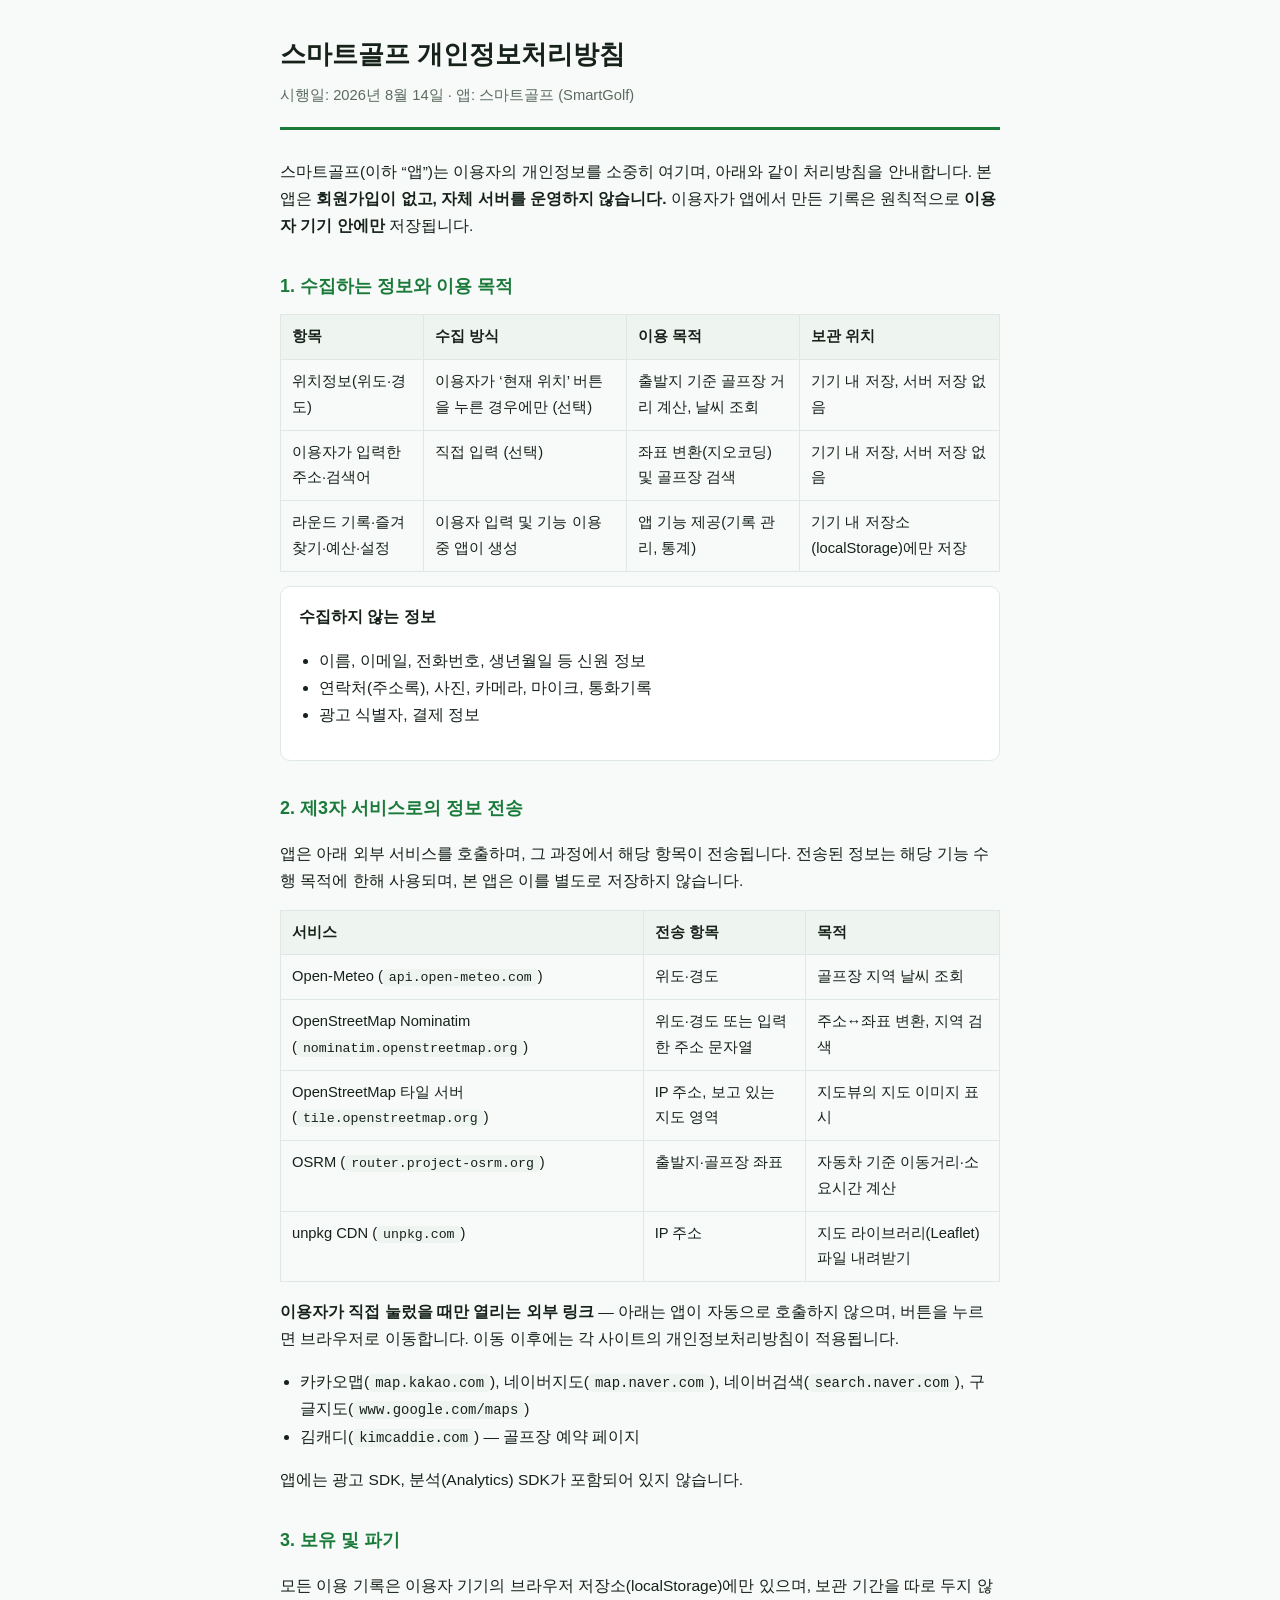
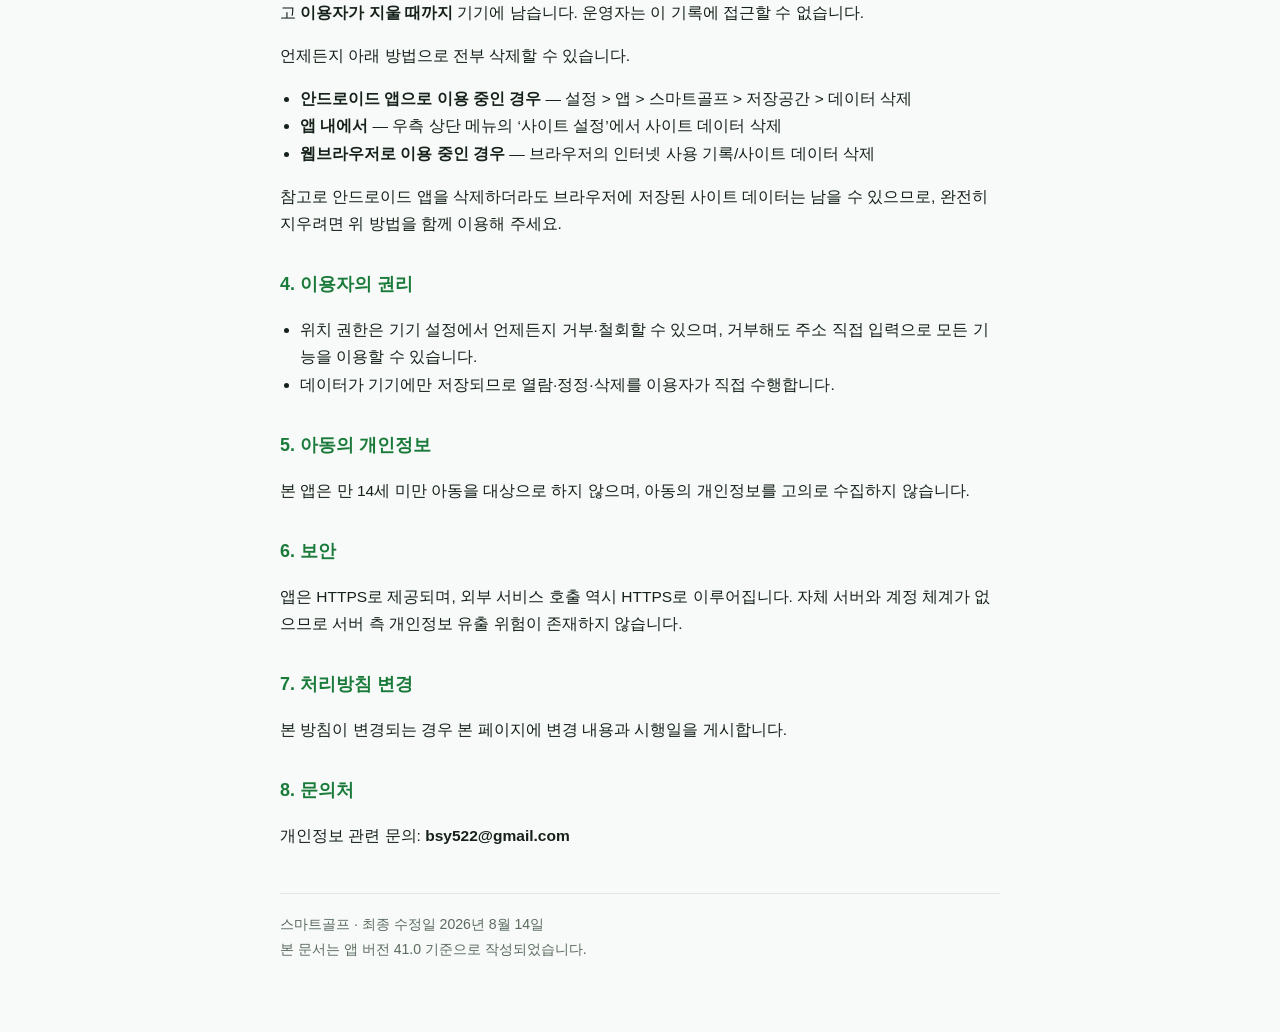
==== privacy.html @ 5b0f00ad "docs: 개인정보처리방침 페이지 추가 (스토어 제출 필수 공개 URL) Google Play 스토어 등록에 개인정보처리방침 공개 URL이 필수라 추가. 게시 주소: https:/" ====
<!DOCTYPE html>
<html lang="ko">
<head>
<meta charset="UTF-8">
<meta name="viewport" content="width=device-width, initial-scale=1">
<title>스마트골프 개인정보처리방침</title>
<style>
  :root { --ink:#16211a; --muted:#5b6b60; --line:#dfe8e2; --brand:#1a7a3a; --bg:#f7faf8; }
  * { box-sizing:border-box; }
  body { margin:0; background:var(--bg); color:var(--ink);
         font-family:"Malgun Gothic","맑은 고딕",-apple-system,BlinkMacSystemFont,"Segoe UI",sans-serif;
         line-height:1.75; }
  .wrap { max-width:760px; margin:0 auto; padding:32px 20px 72px; }
  header { border-bottom:3px solid var(--brand); padding-bottom:18px; margin-bottom:28px; }
  h1 { font-size:1.6rem; margin:0 0 6px; }
  .sub { color:var(--muted); font-size:.92rem; }
  h2 { font-size:1.12rem; margin:32px 0 10px; color:var(--brand); }
  p, li { font-size:.97rem; }
  ul { padding-left:20px; }
  table { width:100%; border-collapse:collapse; margin:12px 0; font-size:.92rem; }
  th, td { border:1px solid var(--line); padding:9px 11px; text-align:left; vertical-align:top; }
  th { background:#eef5f0; font-weight:700; }
  .box { background:#fff; border:1px solid var(--line); border-radius:10px; padding:16px 18px; margin:14px 0; }
  code { background:#eef5f0; padding:1px 6px; border-radius:4px; font-size:.9em; }
  footer { margin-top:44px; padding-top:18px; border-top:1px solid var(--line);
           color:var(--muted); font-size:.88rem; }
  @media (max-width:520px){ table, thead, tbody, th, td, tr { display:block; }
    thead { display:none; } td { border-top:none; } tr { margin-bottom:12px; border:1px solid var(--line); border-radius:8px; overflow:hidden; }
    td::before { content:attr(data-l); display:block; font-weight:700; color:var(--brand); font-size:.82rem; } }
</style>
</head>
<body>
<div class="wrap">

<header>
  <h1>스마트골프 개인정보처리방침</h1>
  <div class="sub">시행일: 2026년 8월 14일 · 앱: 스마트골프 (SmartGolf)</div>
</header>

<p>스마트골프(이하 &ldquo;앱&rdquo;)는 이용자의 개인정보를 소중히 여기며, 아래와 같이 처리방침을 안내합니다.
본 앱은 <strong>회원가입이 없고, 자체 서버를 운영하지 않습니다.</strong>
이용자가 앱에서 만든 기록은 원칙적으로 <strong>이용자 기기 안에만</strong> 저장됩니다.</p>

<h2>1. 수집하는 정보와 이용 목적</h2>
<table>
  <thead><tr><th>항목</th><th>수집 방식</th><th>이용 목적</th><th>보관 위치</th></tr></thead>
  <tbody>
    <tr>
      <td data-l="항목">위치정보(위도·경도)</td>
      <td data-l="수집 방식">이용자가 &lsquo;현재 위치&rsquo; 버튼을 누른 경우에만 (선택)</td>
      <td data-l="이용 목적">출발지 기준 골프장 거리 계산, 날씨 조회</td>
      <td data-l="보관 위치">기기 내 저장, 서버 저장 없음</td>
    </tr>
    <tr>
      <td data-l="항목">이용자가 입력한 주소·검색어</td>
      <td data-l="수집 방식">직접 입력 (선택)</td>
      <td data-l="이용 목적">좌표 변환(지오코딩) 및 골프장 검색</td>
      <td data-l="보관 위치">기기 내 저장, 서버 저장 없음</td>
    </tr>
    <tr>
      <td data-l="항목">라운드 기록·즐겨찾기·예산·설정</td>
      <td data-l="수집 방식">이용자 입력 및 기능 이용 중 앱이 생성</td>
      <td data-l="이용 목적">앱 기능 제공(기록 관리, 통계)</td>
      <td data-l="보관 위치">기기 내 저장소(localStorage)에만 저장</td>
    </tr>
  </tbody>
</table>

<div class="box">
  <strong>수집하지 않는 정보</strong>
  <ul>
    <li>이름, 이메일, 전화번호, 생년월일 등 신원 정보</li>
    <li>연락처(주소록), 사진, 카메라, 마이크, 통화기록</li>
    <li>광고 식별자, 결제 정보</li>
  </ul>
</div>

<h2>2. 제3자 서비스로의 정보 전송</h2>
<p>앱은 아래 외부 서비스를 호출하며, 그 과정에서 해당 항목이 전송됩니다.
전송된 정보는 해당 기능 수행 목적에 한해 사용되며, 본 앱은 이를 별도로 저장하지 않습니다.</p>
<table>
  <thead><tr><th>서비스</th><th>전송 항목</th><th>목적</th></tr></thead>
  <tbody>
    <tr><td data-l="서비스">Open-Meteo (<code>api.open-meteo.com</code>)</td>
        <td data-l="전송 항목">위도·경도</td>
        <td data-l="목적">골프장 지역 날씨 조회</td></tr>
    <tr><td data-l="서비스">OpenStreetMap Nominatim (<code>nominatim.openstreetmap.org</code>)</td>
        <td data-l="전송 항목">위도·경도 또는 입력한 주소 문자열</td>
        <td data-l="목적">주소↔좌표 변환, 지역 검색</td></tr>
    <tr><td data-l="서비스">OpenStreetMap 타일 서버 (<code>tile.openstreetmap.org</code>)</td>
        <td data-l="전송 항목">IP 주소, 보고 있는 지도 영역</td>
        <td data-l="목적">지도뷰의 지도 이미지 표시</td></tr>
    <tr><td data-l="서비스">OSRM (<code>router.project-osrm.org</code>)</td>
        <td data-l="전송 항목">출발지·골프장 좌표</td>
        <td data-l="목적">자동차 기준 이동거리·소요시간 계산</td></tr>
    <tr><td data-l="서비스">unpkg CDN (<code>unpkg.com</code>)</td>
        <td data-l="전송 항목">IP 주소</td>
        <td data-l="목적">지도 라이브러리(Leaflet) 파일 내려받기</td></tr>
  </tbody>
</table>

<p><strong>이용자가 직접 눌렀을 때만 열리는 외부 링크</strong> — 아래는 앱이 자동으로 호출하지 않으며,
버튼을 누르면 브라우저로 이동합니다. 이동 이후에는 각 사이트의 개인정보처리방침이 적용됩니다.</p>
<ul>
  <li>카카오맵(<code>map.kakao.com</code>), 네이버지도(<code>map.naver.com</code>),
      네이버검색(<code>search.naver.com</code>), 구글지도(<code>www.google.com/maps</code>)</li>
  <li>김캐디(<code>kimcaddie.com</code>) — 골프장 예약 페이지</li>
</ul>

<p>앱에는 광고 SDK, 분석(Analytics) SDK가 포함되어 있지 않습니다.</p>

<h2>3. 보유 및 파기</h2>
<p>모든 이용 기록은 이용자 기기의 브라우저 저장소(localStorage)에만 있으며,
보관 기간을 따로 두지 않고 <strong>이용자가 지울 때까지</strong> 기기에 남습니다.
운영자는 이 기록에 접근할 수 없습니다.</p>
<p>언제든지 아래 방법으로 전부 삭제할 수 있습니다.</p>
<ul>
  <li><strong>안드로이드 앱으로 이용 중인 경우</strong> — 설정 &gt; 앱 &gt; 스마트골프 &gt; 저장공간 &gt; 데이터 삭제</li>
  <li><strong>앱 내에서</strong> — 우측 상단 메뉴의 &lsquo;사이트 설정&rsquo;에서 사이트 데이터 삭제</li>
  <li><strong>웹브라우저로 이용 중인 경우</strong> — 브라우저의 인터넷 사용 기록/사이트 데이터 삭제</li>
</ul>
<p>참고로 안드로이드 앱을 삭제하더라도 브라우저에 저장된 사이트 데이터는 남을 수 있으므로,
완전히 지우려면 위 방법을 함께 이용해 주세요.</p>

<h2>4. 이용자의 권리</h2>
<ul>
  <li>위치 권한은 기기 설정에서 언제든지 거부·철회할 수 있으며, 거부해도 주소 직접 입력으로 모든 기능을 이용할 수 있습니다.</li>
  <li>데이터가 기기에만 저장되므로 열람·정정·삭제를 이용자가 직접 수행합니다.</li>
</ul>

<h2>5. 아동의 개인정보</h2>
<p>본 앱은 만 14세 미만 아동을 대상으로 하지 않으며, 아동의 개인정보를 고의로 수집하지 않습니다.</p>

<h2>6. 보안</h2>
<p>앱은 HTTPS로 제공되며, 외부 서비스 호출 역시 HTTPS로 이루어집니다.
자체 서버와 계정 체계가 없으므로 서버 측 개인정보 유출 위험이 존재하지 않습니다.</p>

<h2>7. 처리방침 변경</h2>
<p>본 방침이 변경되는 경우 본 페이지에 변경 내용과 시행일을 게시합니다.</p>

<h2>8. 문의처</h2>
<p>개인정보 관련 문의: <strong>bsy522@gmail.com</strong></p>

<footer>
  스마트골프 · 최종 수정일 2026년 8월 14일<br>
  본 문서는 앱 버전 41.0 기준으로 작성되었습니다.
</footer>

</div>
</body>
</html>
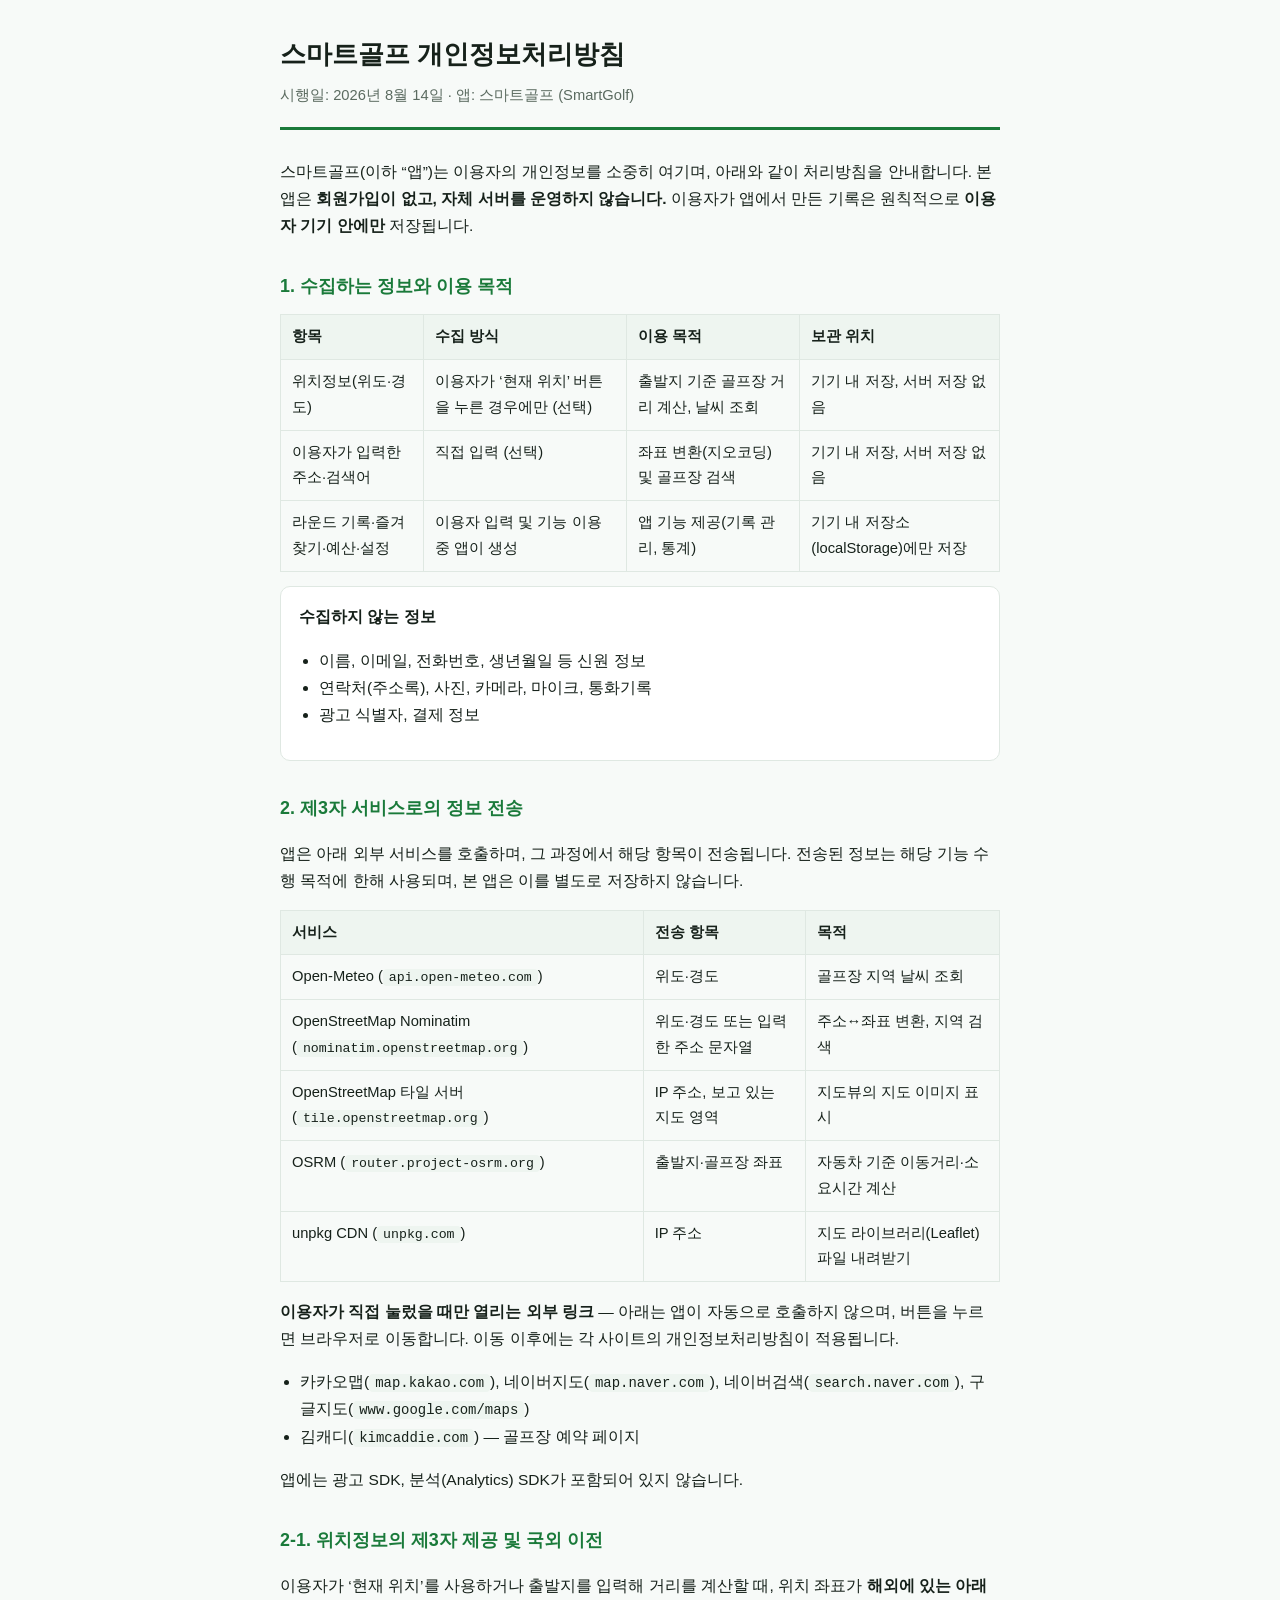
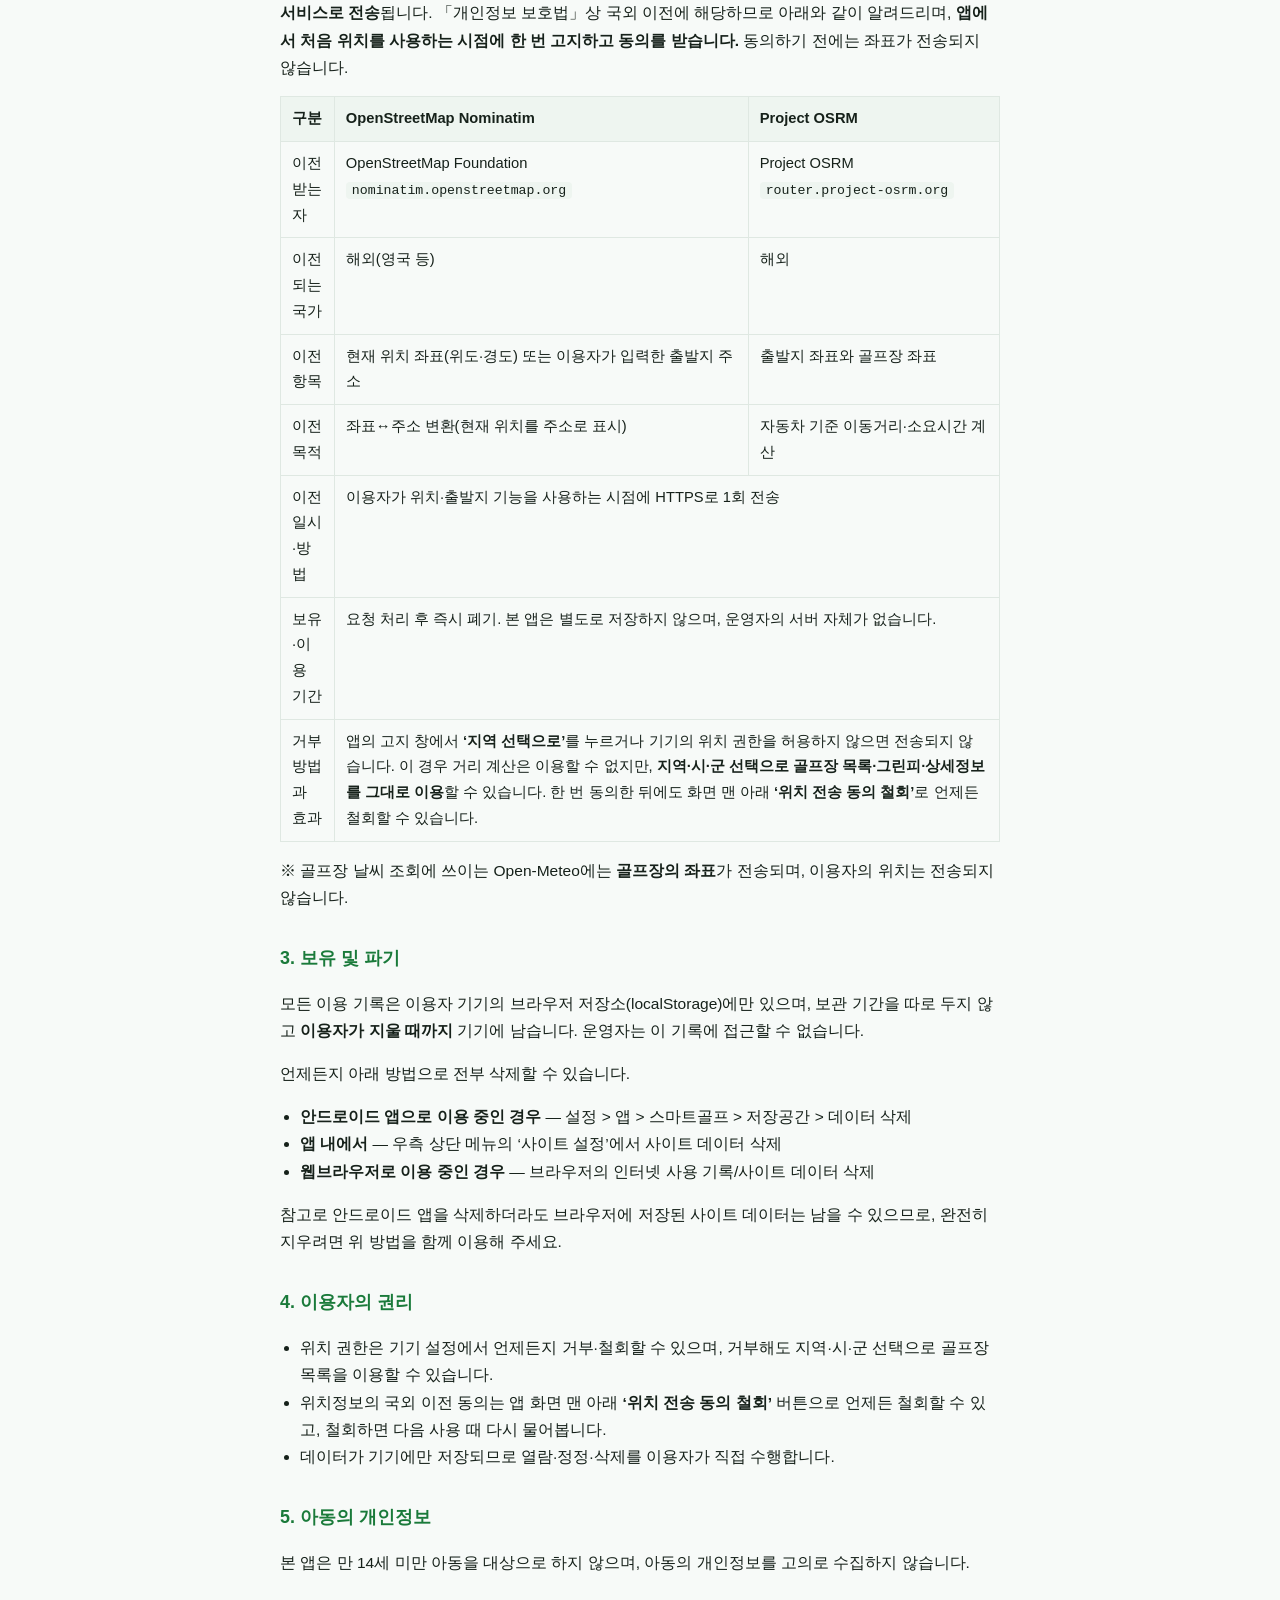
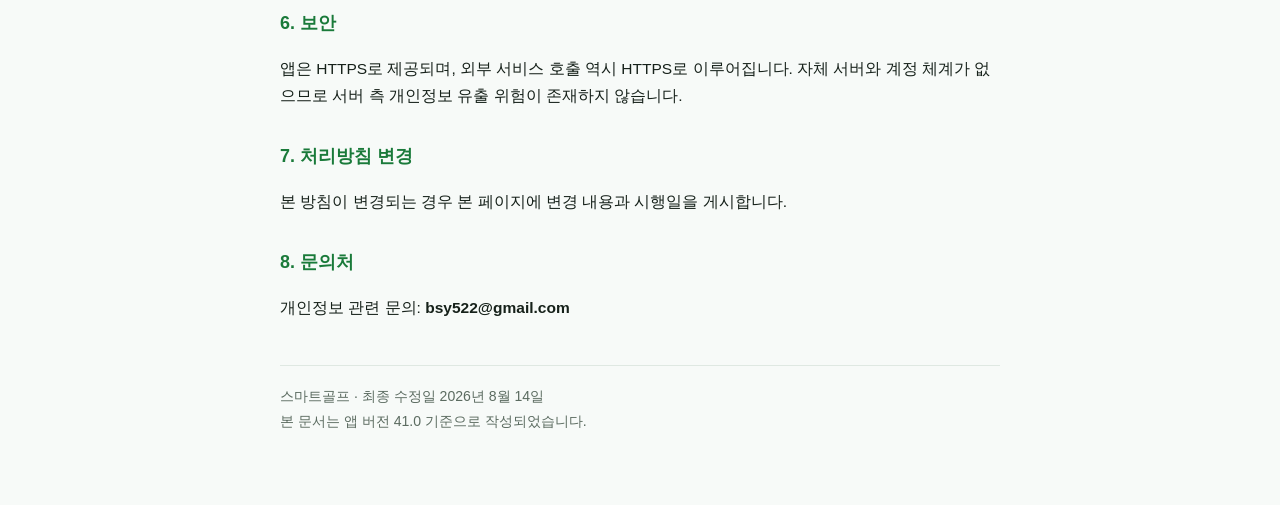
==== commit 63f5dea5: "feat(v45): 위치정보 국외 이전 사전 고지·동의 + 처리방침 국외이전 항목 신설 이 앱은 '현재 위치'나 '출발지'를 쓸 때 이용자의 좌표를 해외 서버 두 곳으로 보낸다. " ====
--- a/privacy.html
+++ b/privacy.html
@@ -109,6 +109,43 @@
 
 <p>앱에는 광고 SDK, 분석(Analytics) SDK가 포함되어 있지 않습니다.</p>
 
+
+<h2>2-1. 위치정보의 제3자 제공 및 국외 이전</h2>
+<p>이용자가 &lsquo;현재 위치&rsquo;를 사용하거나 출발지를 입력해 거리를 계산할 때,
+위치 좌표가 <strong>해외에 있는 아래 서비스로 전송</strong>됩니다.
+「개인정보 보호법」상 국외 이전에 해당하므로 아래와 같이 알려드리며,
+<strong>앱에서 처음 위치를 사용하는 시점에 한 번 고지하고 동의를 받습니다.</strong>
+동의하기 전에는 좌표가 전송되지 않습니다.</p>
+<table>
+  <thead><tr><th>구분</th><th>OpenStreetMap Nominatim</th><th>Project OSRM</th></tr></thead>
+  <tbody>
+    <tr><td data-l="구분">이전받는 자</td>
+        <td data-l="Nominatim">OpenStreetMap Foundation<br><code>nominatim.openstreetmap.org</code></td>
+        <td data-l="OSRM">Project OSRM<br><code>router.project-osrm.org</code></td></tr>
+    <tr><td data-l="구분">이전되는 국가</td>
+        <td data-l="Nominatim">해외(영국 등)</td>
+        <td data-l="OSRM">해외</td></tr>
+    <tr><td data-l="구분">이전 항목</td>
+        <td data-l="Nominatim">현재 위치 좌표(위도·경도) 또는 이용자가 입력한 출발지 주소</td>
+        <td data-l="OSRM">출발지 좌표와 골프장 좌표</td></tr>
+    <tr><td data-l="구분">이전 목적</td>
+        <td data-l="Nominatim">좌표↔주소 변환(현재 위치를 주소로 표시)</td>
+        <td data-l="OSRM">자동차 기준 이동거리·소요시간 계산</td></tr>
+    <tr><td data-l="구분">이전 일시·방법</td>
+        <td data-l="Nominatim" colspan="2">이용자가 위치·출발지 기능을 사용하는 시점에 HTTPS로 1회 전송</td></tr>
+    <tr><td data-l="구분">보유·이용 기간</td>
+        <td data-l="Nominatim" colspan="2">요청 처리 후 즉시 폐기. 본 앱은 별도로 저장하지 않으며, 운영자의 서버 자체가 없습니다.</td></tr>
+    <tr><td data-l="구분">거부 방법과 효과</td>
+        <td data-l="Nominatim" colspan="2">
+          앱의 고지 창에서 <strong>&lsquo;지역 선택으로&rsquo;</strong>를 누르거나 기기의 위치 권한을 허용하지 않으면 전송되지 않습니다.
+          이 경우 거리 계산은 이용할 수 없지만, <strong>지역·시·군 선택으로 골프장 목록·그린피·상세정보를 그대로 이용</strong>할 수 있습니다.
+          한 번 동의한 뒤에도 화면 맨 아래 <strong>&lsquo;위치 전송 동의 철회&rsquo;</strong>로 언제든 철회할 수 있습니다.
+        </td></tr>
+  </tbody>
+</table>
+<p>※ 골프장 날씨 조회에 쓰이는 Open-Meteo에는 <strong>골프장의 좌표</strong>가 전송되며,
+이용자의 위치는 전송되지 않습니다.</p>
+
 <h2>3. 보유 및 파기</h2>
 <p>모든 이용 기록은 이용자 기기의 브라우저 저장소(localStorage)에만 있으며,
 보관 기간을 따로 두지 않고 <strong>이용자가 지울 때까지</strong> 기기에 남습니다.
@@ -124,7 +161,8 @@
 
 <h2>4. 이용자의 권리</h2>
 <ul>
-  <li>위치 권한은 기기 설정에서 언제든지 거부·철회할 수 있으며, 거부해도 주소 직접 입력으로 모든 기능을 이용할 수 있습니다.</li>
+  <li>위치 권한은 기기 설정에서 언제든지 거부·철회할 수 있으며, 거부해도 지역·시·군 선택으로 골프장 목록을 이용할 수 있습니다.</li>
+  <li>위치정보의 국외 이전 동의는 앱 화면 맨 아래 <strong>&lsquo;위치 전송 동의 철회&rsquo;</strong> 버튼으로 언제든 철회할 수 있고, 철회하면 다음 사용 때 다시 물어봅니다.</li>
   <li>데이터가 기기에만 저장되므로 열람·정정·삭제를 이용자가 직접 수행합니다.</li>
 </ul>
 
